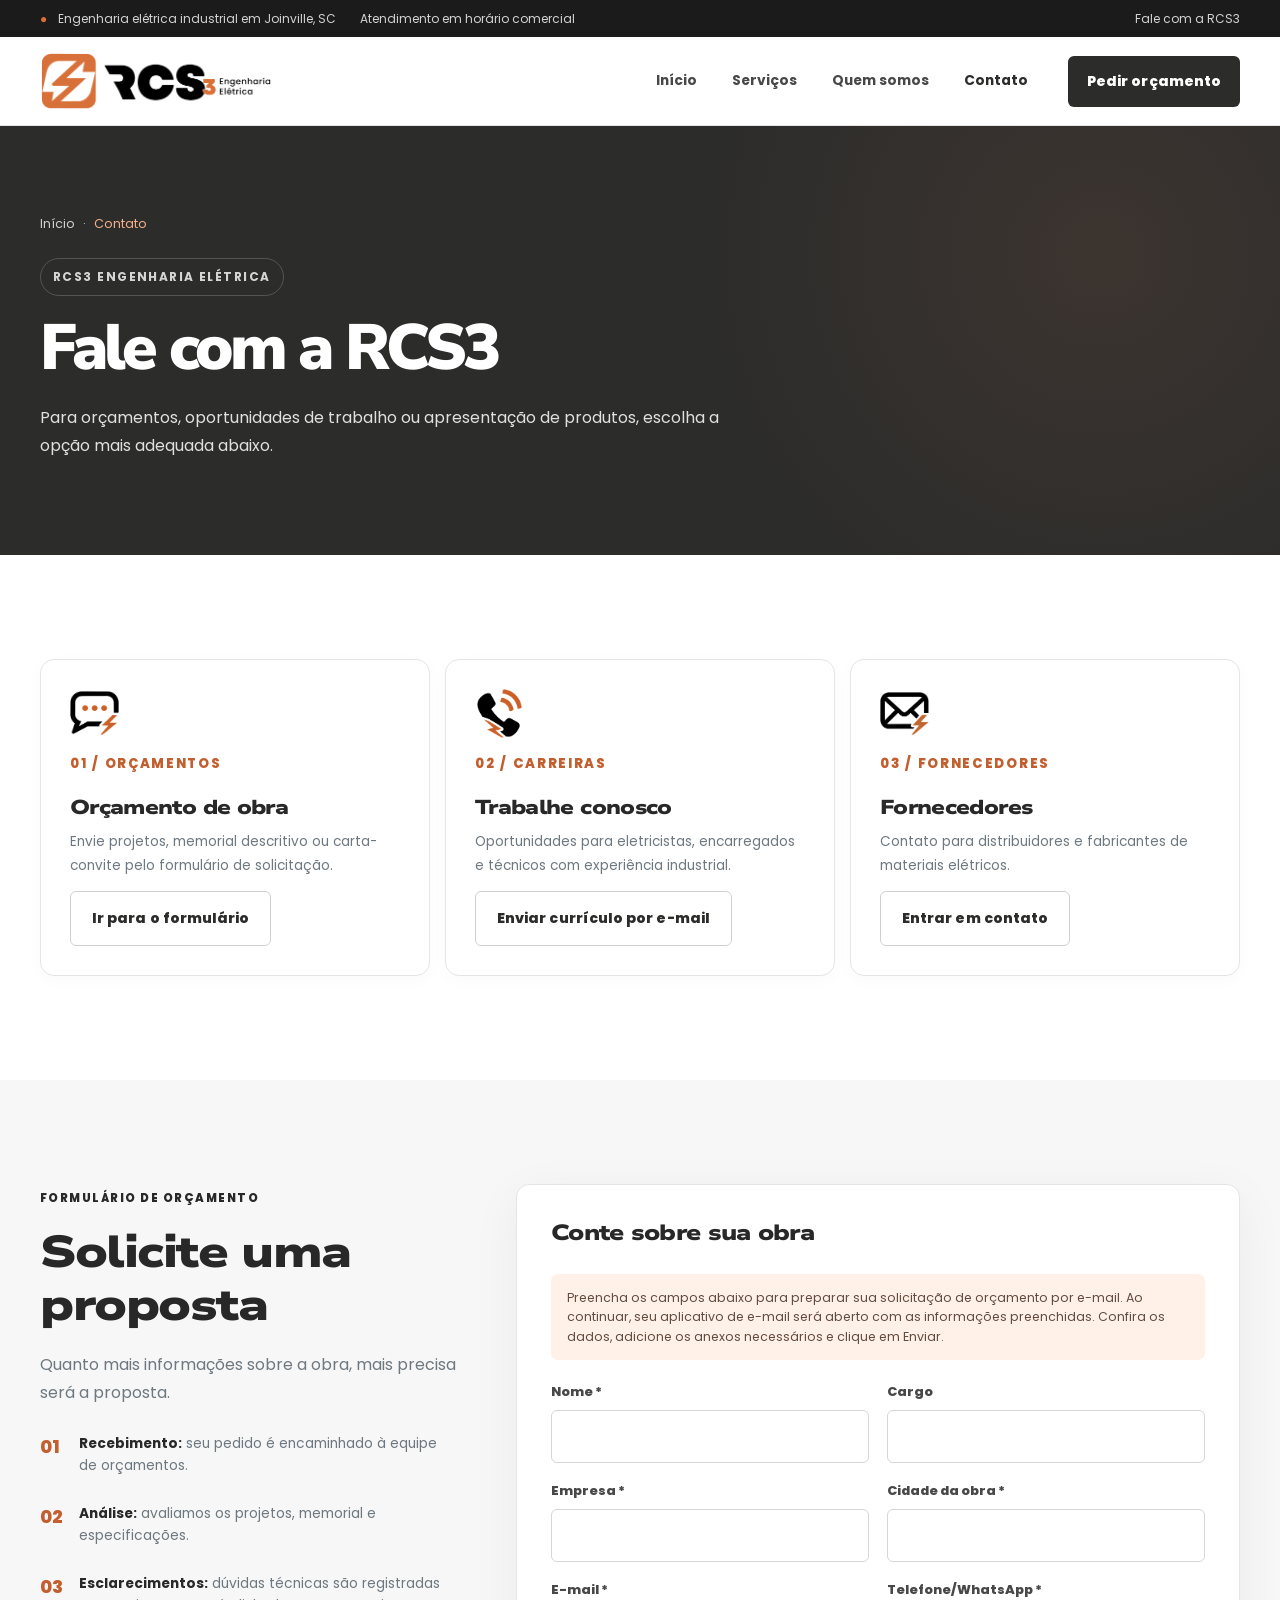
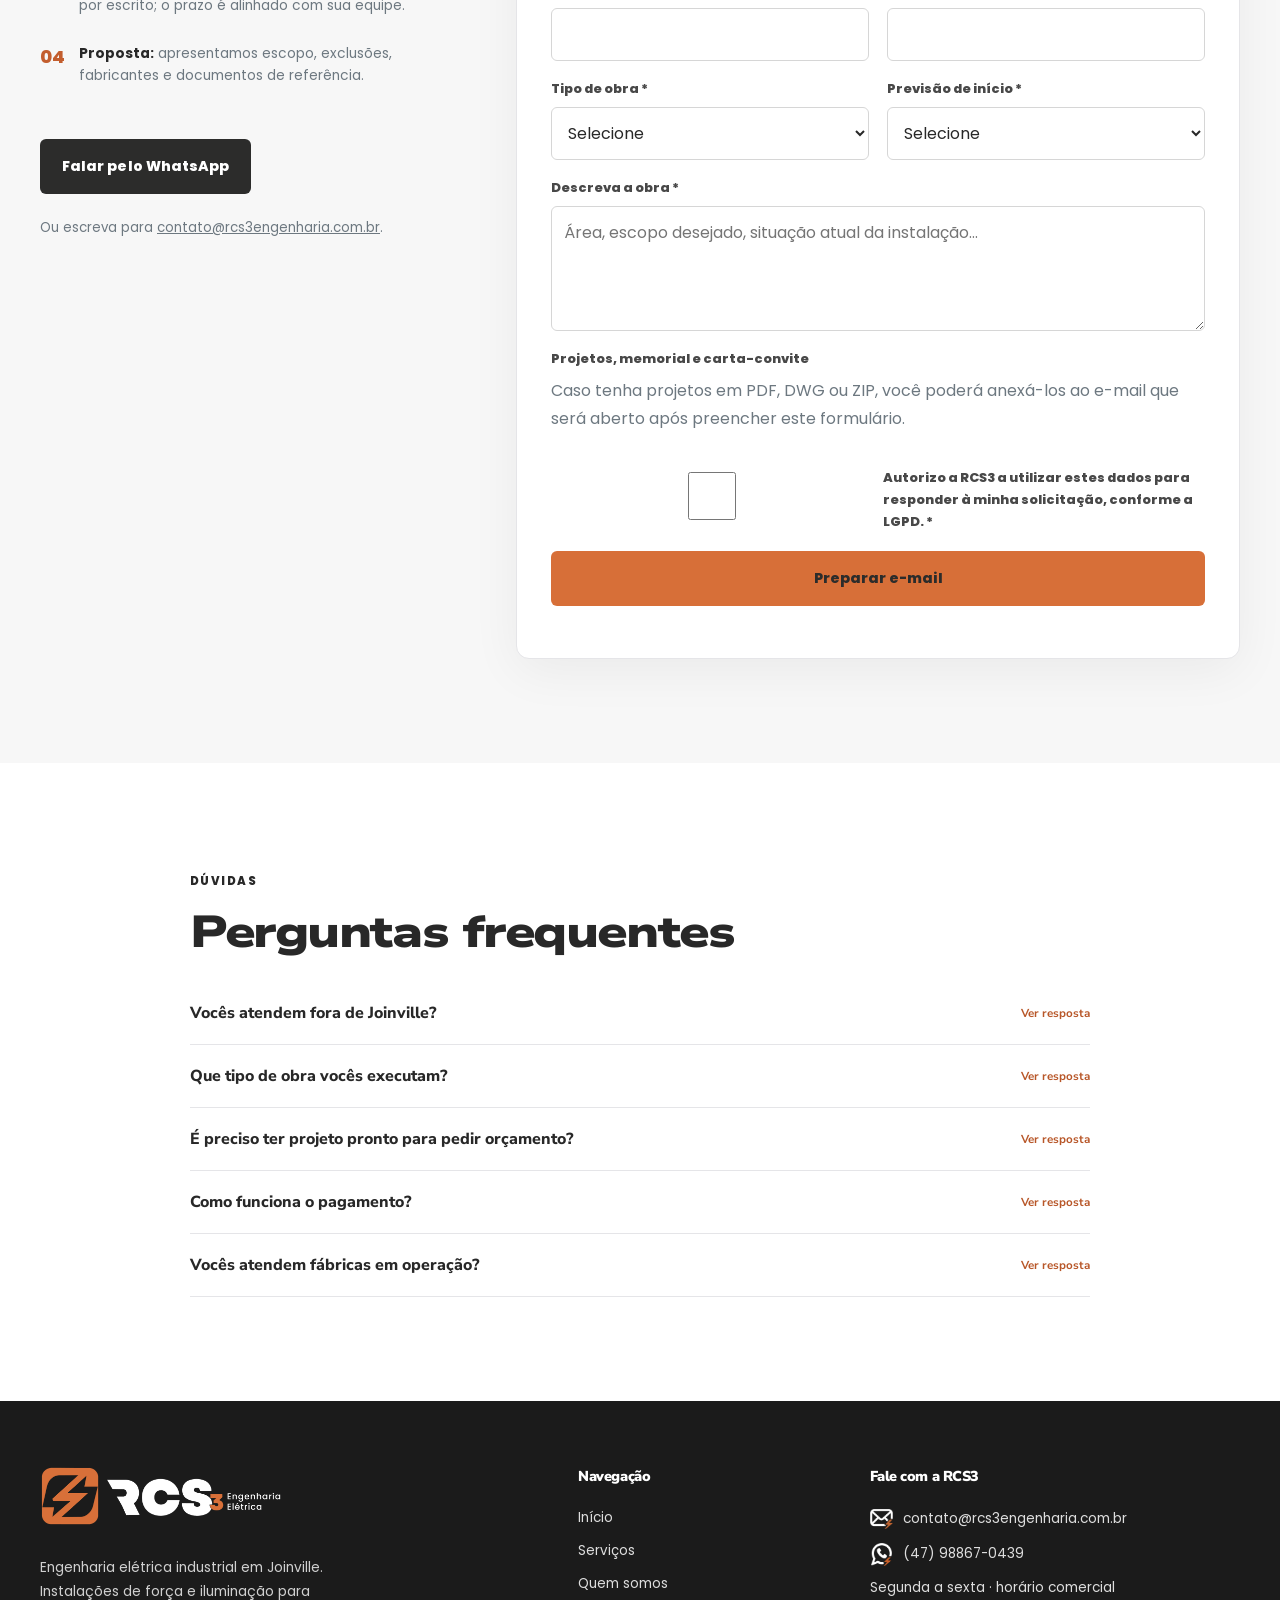
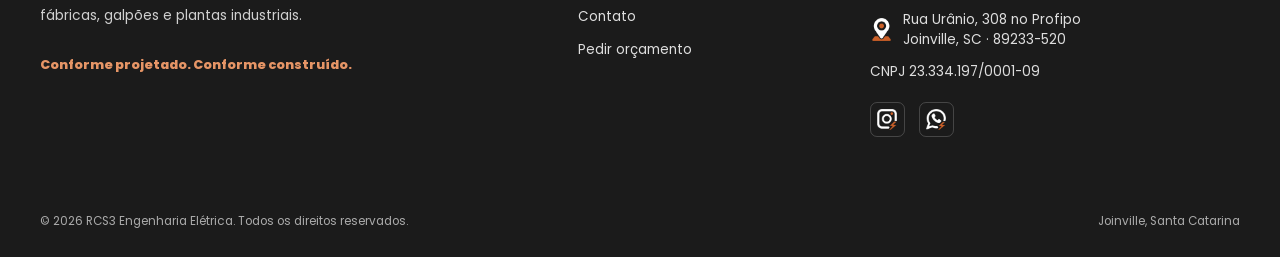
==== contato.html @ acaf4c8c "Versao inicial do site RCS3" ====
<!DOCTYPE html>
<html lang="pt-BR">
  <head>
    <meta charset="UTF-8">
    <meta name="viewport" content="width=device-width, initial-scale=1.0">
    <meta name="theme-color" content="#2c2c2b">
    <meta name="description" content="Solicite orçamento de engenharia elétrica industrial à RCS3 em Joinville. Envie detalhes da obra e fale pelo WhatsApp (47) 98867-0439.">
    <meta property="og:type" content="website">
    <meta property="og:title" content="Contato e Orçamentos | RCS3 Engenharia Elétrica">
    <meta property="og:description" content="Solicite orçamento de engenharia elétrica industrial à RCS3 em Joinville. Envie detalhes da obra e fale pelo WhatsApp (47) 98867-0439.">
    <title>Contato e Orçamentos | RCS3 Engenharia Elétrica</title>
    <link rel="icon" type="image/png" sizes="192x192" href="assets/images/favicon-rcs3.png">
    <link rel="preconnect" href="https://fonts.googleapis.com">
    <link rel="preconnect" href="https://fonts.gstatic.com" crossorigin>
    <link rel="stylesheet" href="assets/css/style.css">
    <script type="application/ld+json">
      {
        "@context": "https://schema.org",
        "@type": "ProfessionalService",
        "name": "RCS3 Engenharia Elétrica",
        "description": "Engenharia elétrica industrial para fábricas, galpões e plantas industriais.",
        "telephone": "+55 47 98867-0439",
        "email": "contato@rcs3engenharia.com.br",
        "address": {
          "@type": "PostalAddress",
          "streetAddress": "Rua Urânio, 308",
          "addressLocality": "Joinville",
          "addressRegion": "SC",
          "postalCode": "89233-520",
          "addressCountry": "BR"
        },
        "areaServed": "Norte de Santa Catarina"
      }
    </script>
  </head>
  <body>
    <a href="#conteudo" class="skip-link">Pular para o conteúdo</a>
    <div class="topbar">
      <div class="container">
        <div class="topbar-items">
          <span><span class="dot">●</span> Engenharia elétrica industrial em Joinville, SC</span>
          <span>Atendimento em horário comercial</span>
        </div>
        <a href="https://wa.me/5547988670439?text=Ol%C3%A1%2C%20RCS3!%20Gostaria%20de%20conversar%20sobre%20um%20projeto%20el%C3%A9trico%20industrial." target="_blank" rel="noopener noreferrer">Fale com a RCS3</a>
      </div>
    </div>
    <header class="main-header">
      <div class="container header-inner">
        <a class="brand" href="index.html" aria-label="RCS3 Engenharia Elétrica, página inicial">
          <img class="brand-logo" src="assets/images/logo-preto-laranja.png" alt="RCS3 Engenharia Elétrica" width="232" height="55" decoding="async">
        </a>
        <nav class="nav" id="navegacao-principal" aria-label="Navegação principal" data-primary-nav>
          <a href="index.html" >Início</a>
          <a href="servicos.html">Serviços</a>
          <a href="quem-somos.html">Quem somos</a>
          <a href="contato.html" aria-current="page">Contato</a>
        </nav>
        <a class="btn btn-navy header-cta" href="contato.html#orcamento">Pedir orçamento</a>
        <button class="menu-toggle" type="button" aria-label="Abrir ou fechar menu" aria-controls="navegacao-principal" aria-expanded="false" data-menu-toggle>Menu</button>
      </div>
    </header>
    <main id="conteudo">
      <section class="page-hero">
        <div class="container">
          <div class="breadcrumbs">
            <a href="index.html">Início</a>
            <span aria-hidden="true">·</span>
            <span>Contato</span>
          </div>
          <span class="eyebrow">RCS3 ENGENHARIA ELÉTRICA</span>
          <h1>Fale com a RCS3</h1>
          <p>Para orçamentos, oportunidades de trabalho ou apresentação de produtos, escolha a opção mais adequada abaixo.</p>
        </div>
      </section>
      <section class="section">
        <div class="container">
          <div class="contact-options">
            <article class="contact-option">
              <img class="contact-option-icon" src="assets/images/icone-chat-escuro.png" alt="" width="49" height="49" loading="lazy">
              <span class="small-label">01 / ORÇAMENTOS</span>
              <h3>Orçamento de obra</h3>
              <p>Envie projetos, memorial descritivo ou carta-convite pelo formulário de solicitação.</p>
              <a href="#orcamento" class="btn btn-outline">Ir para o formulário</a>
            </article>
            <article class="contact-option">
              <img class="contact-option-icon" src="assets/images/icone-telefone-escuro.png" alt="" width="49" height="49" loading="lazy">
              <span class="small-label">02 / CARREIRAS</span>
              <h3>Trabalhe conosco</h3>
              <p>Oportunidades para eletricistas, encarregados e técnicos com experiência industrial.</p>
              <a
                  href="mailto:contato@rcs3engenharia.com.br?subject=Curr%C3%ADculo%20-%20Trabalhe%20Conosco%20RCS3&body=Ol%C3%A1%2C%20equipe%20RCS3!%0A%0AGostaria%20de%20encaminhar%20meu%20curr%C3%ADculo%20para%20avalia%C3%A7%C3%A3o.%0A%0ANome%3A%0ACargo%20de%20interesse%3A%0ATelefone%3A%0A%0AAnexo%20meu%20curr%C3%ADculo.%0A"
                  class="btn btn-outline"
                >
                  Enviar currículo por e-mail
                </a>
            </article>
            <article class="contact-option">
              <img class="contact-option-icon" src="assets/images/icone-email-escuro.png" alt="" width="49" height="49" loading="lazy">
              <span class="small-label">03 / FORNECEDORES</span>
              <h3>Fornecedores</h3>
              <p>Contato para distribuidores e fabricantes de materiais elétricos.</p>
              <a href="mailto:contato@rcs3engenharia.com.br?subject=Apresenta%C3%A7%C3%A3o%20de%20fornecedor" class="btn btn-outline">Entrar em contato</a>
            </article>
          </div>
        </div>
      </section>
      <section class="section section-alt" id="orcamento">
        <div class="container quote-layout">
          <div>
            <span class="small-label">FORMULÁRIO DE ORÇAMENTO</span>
            <h2 style="margin:18px 0">Solicite uma proposta</h2>
            <p class="muted">Quanto mais informações sobre a obra, mais precisa será a proposta.</p>
            <ol class="steps-list">
              <li><b>Recebimento:</b> seu pedido é encaminhado à equipe de orçamentos.</li>
              <li><b>Análise:</b> avaliamos os projetos, memorial e especificações.</li>
              <li><b>Esclarecimentos:</b> dúvidas técnicas são registradas por escrito; o prazo é alinhado com sua equipe.</li>
              <li><b>Proposta:</b> apresentamos escopo, exclusões, fabricantes e documentos de referência.</li>
            </ol>
            <a href="https://wa.me/5547988670439?text=Ol%C3%A1%2C%20RCS3!%20Gostaria%20de%20conversar%20sobre%20um%20projeto%20el%C3%A9trico%20industrial." class="btn btn-navy" target="_blank" rel="noopener noreferrer">Falar pelo WhatsApp</a>
            <p class="muted" style="margin-top:22px;font-size:.83rem">Ou escreva para <a style="text-decoration:underline" href="mailto:contato@rcs3engenharia.com.br">contato@rcs3engenharia.com.br</a>.</p>
          </div>
          <div class="form-card">
            <h3>Conte sobre sua obra</h3>

            <div class="note-box" style="margin-bottom:22px">
              Preencha os campos abaixo para preparar sua
              solicitação de orçamento por e-mail.

              Ao continuar, seu aplicativo de e-mail será aberto
              com as informações preenchidas.

              Confira os dados, adicione os anexos necessários
              e clique em Enviar.
            </div>
            
            <form
                data-quote-form               
            >
                
              <div class="form-grid">
                <div class="field">
                  <label for="nome">Nome *</label>
                  <input id="nome" name="nome" autocomplete="name" required>
                </div>
                <div class="field">
                  <label for="cargo">Cargo</label>
                  <input id="cargo" name="cargo" autocomplete="organization-title">
                </div>
                <div class="field">
                  <label for="empresa">Empresa *</label>
                  <input id="empresa" name="empresa" autocomplete="organization" required>
                </div>
                <div class="field">
                  <label for="cidade">Cidade da obra *</label>
                  <input id="cidade" name="cidade" required>
                </div>
                <div class="field">
                  <label for="email">E-mail *</label>
                  <input type="email" id="email" name="email" autocomplete="email" required>
                </div>
                <div class="field">
                  <label for="telefone">Telefone/WhatsApp *</label>
                  <input id="telefone" name="telefone" type="tel" autocomplete="tel" required>
                </div>
                <div class="field">
                  <label for="tipo">Tipo de obra *</label>
                  <select id="tipo" name="tipo" required><option value="" selected disabled>Selecione</option><option>Fábrica nova</option><option>Ampliação de planta</option><option>Galpão ou centro logístico</option><option>Troca de iluminação por LED</option><option>Adequação de instalação</option><option>Outro</option></select>
                </div>
                <div class="field">
                  <label for="prazo">Previsão de início *</label>
                  <select id="prazo" name="prazo" required><option value="" selected disabled>Selecione</option><option>Nos próximos 3 meses</option><option>Entre 3 e 6 meses</option><option>Entre 6 e 12 meses</option><option>Ainda sem data definida</option></select>
                </div>
                <div class="field full">
                  <label for="descricao">Descreva a obra *</label>
                  <textarea id="descricao" name="descricao" placeholder="Área, escopo desejado, situação atual da instalação..." required></textarea>
                </div>
                
                  <div class="field full">
                    <label>Projetos, memorial e carta-convite</label>

                    <p class="muted">
                      Caso tenha projetos em PDF, DWG ou ZIP,
                      você poderá anexá-los ao e-mail que será aberto
                      após preencher este formulário.
                    </p>
                  </div>

                <div class="field full"><label class="consent"><input type="checkbox" required name="consentimento"><span>Autorizo a RCS3 a utilizar estes dados para responder à minha solicitação, conforme a LGPD. *</span></label></div>
                <div class="field full">
                  <button type="submit" class="btn btn-gold"> Preparar e-mail</button>
                </div>
                <div class="field full">
                  <div role="status" aria-live="polite" tabindex="-1" class="form-feedback" data-form-feedback></div>
                </div>
              </div>
            </form>
          </div>
        </div>
      </section>
      <section class="section">
        <div class="container">
          <div class="section-heading" style="max-width:900px;margin:0 auto 22px">
            <span class="small-label">DÚVIDAS</span>
            <h2>Perguntas frequentes</h2>
          </div>
          <div class="faq-list">
            <details>
              <summary>Vocês atendem fora de Joinville?</summary>
              <p>Sim. Atendemos todo o Norte de Santa Catarina e projetos em outras regiões, de acordo com o porte da obra.</p>
            </details>
            <details>
              <summary>Que tipo de obra vocês executam?</summary>
              <p>Instalações de força e iluminação industriais: galpões, salas industriais e administrativas, iluminação externa, quadros de distribuição, projeto executivo, testes e as-built.</p>
            </details>
            <details>
              <summary>É preciso ter projeto pronto para pedir orçamento?</summary>
              <p>Não é obrigatório. Se o projeto ainda não existe, a RCS3 pode desenvolver o projeto executivo junto com a execução.</p>
            </details>
            <details>
              <summary>Como funciona o pagamento?</summary>
              <p>Em obras completas, por medição mensal do avanço físico. Em serviços menores, por preço fechado. As condições ficam descritas na proposta.</p>
            </details>
            <details>
              <summary>Vocês atendem fábricas em operação?</summary>
              <p>Sim. Fazemos troca de iluminação por LED, ampliação de quadros, infraestrutura para novas máquinas e adequação de instalações existentes.</p>
            </details>
          </div>
        </div>
      </section>
    </main>
    <footer class="footer">
      <div class="container">
        <div class="footer-grid">
          <div>
            <a class="brand" href="index.html" aria-label="RCS3 - Início">
              <img class="brand-logo" src="assets/images/logo-branco-laranja.png" alt="RCS3 Engenharia Elétrica" width="232" height="55" decoding="async">
            </a>
            <p class="footer-desc">Engenharia elétrica industrial em Joinville. Instalações de força e iluminação para fábricas, galpões e plantas industriais.</p>
            <span class="footer-slogan">Conforme projetado. Conforme construído.</span>
          </div>
          <div>
            <h4>Navegação</h4>
            <div class="footer-links">
              <a href="index.html">Início</a>
              <a href="servicos.html">Serviços</a>
              <a href="quem-somos.html">Quem somos</a>
              <a href="contato.html">Contato</a>
              <a href="contato.html#orcamento">Pedir orçamento</a>
            </div>
          </div>
          <div>
            <h4>Fale com a RCS3</h4>
            <div class="footer-contact">
              <a class="footer-with-icon" href="mailto:contato@rcs3engenharia.com.br">
                <img src="assets/images/icone-email-claro.png" width="23" height="23" alt="" loading="lazy">
                contato@rcs3engenharia.com.br
              </a>
              <a class="footer-with-icon" href="tel:+5547988670439">
                <img src="assets/images/icone-whatsapp-claro.png" width="23" height="23" alt="" loading="lazy">
                (47) 98867-0439
              </a>
              <span>Segunda a sexta · horário comercial</span>
              <span class="footer-with-icon">
                <img src="assets/images/icone-localizacao-claro.png" width="23" height="23" alt="" loading="lazy">
                <span>Rua Urânio, 308 no Profipo<br>Joinville, SC · 89233-520</span>
              </span>
              <span>CNPJ 23.334.197/0001-09</span>
              <div class="footer-social">
                <a href="https://www.instagram.com/rcs3.engenharia/" target="_blank" rel="noopener noreferrer" aria-label="RCS3 no Instagram">
                  <img src="assets/images/icone-instagram-claro.png" width="21" height="21" alt="" loading="lazy">
                </a>
                <a href="https://wa.me/5547988670439" target="_blank" rel="noopener noreferrer" aria-label="RCS3 no WhatsApp">
                  <img src="assets/images/icone-whatsapp-claro.png" width="21" height="21" alt="" loading="lazy">
                </a>
              </div>
            </div>
          </div>
        </div>
        <div class="footer-bottom">
          <span>© <span data-current-year>2026</span> RCS3 Engenharia Elétrica. Todos os direitos reservados.</span>
          <span>Joinville, Santa Catarina</span>
        </div>
      </div>
    </footer>
    <script src="assets/js/main.js" defer></script>
  </body>
</html>
---- assets/css/style.css ----
@import url("https://fonts.googleapis.com/css2?family=Nunito+Sans:wght@500;600;700;800;900&family=Poppins:wght@400;500;600;700&display=swap");

:root {
  --navy: #2c2c2b;
  --navy-2: #171717;
  --navy-3: #484848;
  --ink: #282828;
  --muted: #6d7880;
  --gold: #d76f38;
  --gold-dark: #bc5727;
  --paper: #f7f7f7;
  --white: #fff;
  --line: #e5e5e8;
  --shadow: 0 20px 70px rgba(0,0,0,.09);
  --radius: 18px;
  --container: 1200px;
}

* {
  box-sizing: border-box;
}

html {
  scroll-behavior: smooth;
}

body {
  margin: 0;
  color: var(--ink);
  background: var(--white);
  font-family: "Poppins", Arial, sans-serif;
  -webkit-font-smoothing: antialiased;
}

body.menu-open {
  overflow: hidden;
}

a {
  text-decoration: none;
  color: inherit;
}

button,
input,
select,
textarea {
  font: inherit;
}

button {
  cursor: pointer;
}

img,
svg {
  display: block;
  max-width: 100%;
}

::selection {
  background: var(--gold);
  color: #171717;
}

:focus-visible {
  outline: 3px solid var(--gold);
  outline-offset: 3px;
}

.container {
  width: min(calc(100% - 44px),var(--container));
  margin: auto;
}

.skip-link {
  position: absolute;
  left: 15px;
  top: -80px;
  z-index: 9999;
  background: #fff;
  color: #111;
  padding: 12px 16px;
  border-radius: 6px;
}

.skip-link:focus {
  top: 12px;
}

h1,
h2,
h3,
h4,
p {
  margin-top: 0;
}

h1,
h2,
h3,
h4 {
  font-family: "Nunito Sans", "Poppins", Arial, sans-serif;
  font-weight: 900;
  font-stretch: expanded;
  letter-spacing: -.032em;
}

h2 {
  font-size: clamp(2rem,3.5vw,3.25rem);
  line-height: 1.18;
}

h3 {
  font-size: 1.15rem;
  line-height: 1.35;
}

p {
  line-height: 1.75;
}

ul {
  padding-left: 1.15rem;
}

.small-label {
  display: inline-flex;
  align-items: center;
  gap: 9px;
  font-weight: 800;
  font-family: "Creato Display", "Poppins", sans-serif;
  letter-spacing: .13em;
  text-transform: uppercase;
  font-size: .72rem;
}

.muted {
  color: var(--muted);
}

.eyebrow {
  display: inline-flex;
  align-items: center;
  gap: 10px;
  padding: 9px 12px;
  border: 1px solid #ffffff30;
  border-radius: 100px;
  color: #d5d5d5;
  font-size: .75rem;
  font-weight: 700;
  letter-spacing: .12em;
  text-transform: uppercase;
}

.btn {
  display: inline-flex;
  align-items: center;
  justify-content: center;
  gap: 22px;
  border: 1px solid transparent;
  border-radius: 6px;
  padding: 16px 21px;
  min-height: 52px;
  font-size: .88rem;
  letter-spacing: .005em;
  font-weight: 800;
  transition: transform .2s ease,background .2s ease,color .2s ease;
}

.btn:hover {
  transform: translateY(-2px);
}

.btn-gold {
  background: var(--gold);
  color: var(--navy);
}

.btn-gold:hover {
  background: #e18450;
}

.btn-navy {
  background: var(--navy);
  color: #fff;
}

.btn-navy:hover {
  background: var(--navy-3);
}

.btn-outline {
  border-color: #d0d0d0;
  color: var(--navy);
  background: transparent;
}

.btn-outline:hover {
  background: #f1f1f1;
}

.btn-link {
  background: transparent;
  padding: 0;
  border: 0;
  min-height: auto;
  color: var(--navy);
}

.section {
  padding: 104px 0;
}

.section-alt {
  background: var(--paper);
}

.section-top {
  display: flex;
  justify-content: space-between;
  align-items: end;
  gap: 30px;
  margin-bottom: 42px;
}

.section-heading {
  max-width: 750px;
}

.section-heading p {
  max-width: 680px;
  color: var(--muted);
  margin-bottom: 0;
}

.section-heading h2 {
  margin: 15px 0 18px;
}

.rule {
  height: 1px;
  background: var(--line);
}

/* top / navigation */
.topbar {
  background: #1b1b1b;
  color: #d2d2d2;
  font-size: .75rem;
}

.topbar .container {
  display: flex;
  align-items: center;
  justify-content: space-between;
  min-height: 37px;
  gap: 20px;
}

.topbar-items {
  display: flex;
  gap: 24px;
  align-items: center;
}

.topbar .dot {
  color: var(--gold);
  padding-right: 8px;
}

.topbar a:hover {
  color: var(--gold);
}

.main-header {
  position: sticky;
  top: 0;
  z-index: 1000;
  background: #fff;
  box-shadow: 0 1px 0 #e5e5e8;
}

.header-inner {
  display: flex;
  align-items: center;
  min-height: 88px;
  gap: 40px;
}

.brand {
  display: flex;
  align-items: center;
  gap: 11px;
  flex-shrink: 0;
}





.nav {
  display: flex;
  align-items: center;
  gap: 35px;
  margin-left: auto;
}

.nav a {
  font-size: .86rem;
  font-weight: 700;
  color: #484848;
  position: relative;
  white-space: nowrap;
}

.nav a:hover,
.nav a[aria-current=page] {
  color: var(--navy);
}

.header-cta {
  padding: 14px 18px;
  min-height: 48px;
  white-space: nowrap;
}

.menu-toggle {
  display: none;
  background: transparent;
  border: 0;
  padding: 10px;
  flex-direction: column;
  gap: 5px;
  color: var(--navy);
  font-size: .84rem;
  font-weight: 800;
  letter-spacing: .03em;
}

/* home hero */
.hero {
  position: relative;
  isolation: isolate;
  overflow: hidden;
  background: var(--navy-2);
  color: white;
}

.hero:before {
  content: "";
  position: absolute;
  z-index: -1;
  inset: 0;
  background: radial-gradient(circle at 12% 84%,rgba(215,111,56,.10),transparent 36%);
}

.hero-inner {
  display: grid;
  grid-template-columns: 1fr .97fr;
  gap: 55px;
  align-items: center;
  min-height: 645px;
  padding: 80px 0 110px;
}

.hero-copy {
  position: relative;
  z-index: 4;
}

.hero-copy h1 {
  font-size: clamp(3.15rem,5.2vw,5.6rem);
  font-weight: 800;
  line-height: 1.1;
  letter-spacing: -.067em;
  max-width: 700px;
  margin: 25px 0;
}

.hero-copy h1 em {
  font-style: normal;
  color: var(--gold);
}

.hero-copy>p {
  max-width: 520px;
  color: #dedede;
  font-size: 1.02rem;
  line-height: 1.8;
  margin-bottom: 30px;
}

.hero-actions {
  display: flex;
  flex-wrap: wrap;
  align-items: center;
  gap: 18px;
}

.hero-secondary {
  font-size: .82rem;
  color: #e7e7e7;
  font-weight: 700;
  display: flex;
  align-items: center;
  gap: 9px;
}

.hero-secondary:hover {
  color: var(--gold);
}

.hero-proof {
  display: flex;
  align-items: center;
  gap: 18px;
  margin-top: 52px;
  padding-top: 24px;
  max-width: 520px;
}

.hero-proof-strong {
  font: 900 1.8rem/1 "Nunito Sans", sans-serif;
  color: var(--gold);
}

.hero-proof-text {
  font-size: .82rem;
  line-height: 1.6;
  color: #d8d8d8;
}

.hero-image-wrap {
  height: 530px;
  position: relative;
  min-width: 0;
}

.hero-image {
  position: absolute;
  inset: 0 18px 0 15px;
  overflow: hidden;
  border-radius: 8px 8px 8px 80px;

  background:
    url("../images/painel-home-exemplo.jpg") center/cover no-repeat;
}

.hero-image:before {
  content: "";
  position: absolute;
  inset: 0;
  background: linear-gradient(135deg,rgba(23,23,23,.08),rgba(23,23,23,.17));
  opacity: 1;
}

.hero-image:after {
  content: "";
  position: absolute;
  inset: 0;
  background: linear-gradient(to bottom,transparent 42%,rgba(12,12,12,.78));
}

.image-caption {
  position: absolute;
  bottom: 28px;
  left: 40px;
  z-index: 2;
  font-size: .68rem;
  text-transform: uppercase;
  letter-spacing: .13em;
  font-weight: 700;
  color: #ededed;
}

.image-caption span {
  display: block;
  color: var(--gold);
  margin-bottom: 5px;
}

.tech-float {
  position: absolute;
  z-index: 5;
  border: 1px solid #dadada3d;
  background: rgba(31,31,31,.90);
  backdrop-filter: blur(14px);
  padding: 13px 17px;
  display: flex;
  gap: 14px;
  align-items: center;
  box-shadow: 0 10px 36px rgba(0,0,0,.18);
  border-radius: 7px;
}

.tech-float strong {
  color: var(--gold);
  font: 900 1.5rem/1.1 "Nunito Sans", sans-serif;
  white-space: nowrap;
}

.tech-float span {
  font-size: .73rem;
  line-height: 1.4;
  color: #e3e3e3;
  max-width: 110px;
}

.tech-float.one {
  top: 65px;
  right: -8px;
}

.tech-float.two {
  bottom: 108px;
  left: -25px;
}

.tech-float.three {
  right: -15px;
  bottom: 80px;
}

.hero-note {
  position: absolute;
  right: 23px;
  bottom: 13px;
  color: #bdbdbd;
  font-size: .6rem;
  opacity: .7;
}

.trust-band {
  position: relative;
  z-index: 5;
  margin-top: -48px;
}

.trust-grid {
  display: grid;
  grid-template-columns: repeat(2,1fr);
  gap: 0;
  background: transparent;
  box-shadow: var(--shadow);
  border: 1px solid #e5e5e8;
  border-radius: 12px;
  overflow: hidden;
}

.trust-item {
  background: #fff;
  display: flex;
  align-items: center;
  gap: 0;
  padding: 28px 38px;
}

.trust-item strong {
  display: block;
  font: 900 .91rem/1.45 "Nunito Sans",sans-serif;
}

.trust-item span:last-child {
  font-size: .78rem;
  color: var(--muted);
}

/* section components */
.intro-grid {
  display: grid;
  grid-template-columns: 1fr .93fr;
  gap: 90px;
  align-items: center;
}

.intro-stat {
  padding: 17px 0 17px 28px;
  background: linear-gradient(90deg,#fff7f1,#fff);
  margin-top: 28px;
}

.intro-stat strong {
  display: block;
  font: 900 1.55rem "Nunito Sans",sans-serif;
}

.intro-stat span {
  color: var(--muted);
  font-size: .86rem;
}

.pill-stack {
  display: grid;
  grid-template-columns: 1fr 1fr;
  gap: 15px;
}

.pill-tile {
  border: 1px solid var(--line);
  border-radius: 12px;
  padding: 28px;
  min-height: 165px;
  background: #fff;
}

.pill-tile .index {
  display: block;
  color: #d76f38;
  font: 900 .82rem "Nunito Sans",sans-serif;
  margin-bottom: 28px;
}

.pill-tile strong {
  display: block;
  max-width: 180px;
  font: 900 1.04rem/1.4 "Nunito Sans",sans-serif;
}

.card-grid {
  display: grid;
  grid-template-columns: repeat(3,1fr);
  gap: 18px;
}

.simple-card {
  padding: 30px;
  border: 1px solid var(--line);
  border-radius: var(--radius);
  background: #fff;
  transition: box-shadow .2s,transform .2s;
}

.simple-card:hover {
  box-shadow: var(--shadow);
  transform: translateY(-3px);
}

.card-num {
  font: 900 .77rem "Nunito Sans",sans-serif;
  color: #c35e2e;
  letter-spacing: .09em;
  margin-bottom: 35px;
}

.simple-card h3 {
  margin: 0 0 11px;
}

.simple-card p {
  font-size: .87rem;
  color: var(--muted);
  line-height: 1.7;
  margin: 0;
}

.service-grid {
  display: grid;
  grid-template-columns: repeat(2,1fr);
  gap: 18px;
}

.service-card {
  padding: 33px 35px;
  border: 1px solid var(--line);
  border-radius: var(--radius);
  background: #fff;
  position: relative;
  overflow: hidden;
}

.service-card .card-num {
  margin-bottom: 24px;
}

.service-card h3 {
  font-size: 1.33rem;
}

.service-card p {
  color: var(--muted);
  font-size: .91rem;
  margin-bottom: 20px;
}

.service-card ul {
  list-style: none;
  padding: 0;
  margin: 0 0 20px;
  display: grid;
  gap: 10px;
  font-size: .85rem;
}

.service-card li {
  padding-left: 21px;
  position: relative;
  color: #484848;
}

.service-card li:before {
  content: "✓";
  position: absolute;
  left: 0;
  color: #d76f38;
  font-weight: 900;
}

.service-card .indication {
  border-top: 1px solid var(--line);
  padding-top: 16px;
  font-size: .8rem;
  color: var(--muted);
  margin: 0;
}

.service-card .indication b {
  color: var(--ink);
}

.process-grid {
  display: grid;
  grid-template-columns: repeat(4,1fr);
  gap: 18px;
  counter-reset: process;
}

.process-card {
  padding: 29px 25px;
  border-radius: 12px;
  background: #fff;
  min-height: 265px;
}

.process-index {
  display: flex;
  align-items: center;
  justify-content: space-between;
  margin-bottom: 30px;
  font: 900 1.7rem "Nunito Sans",sans-serif;
  color: #d76f38;
}

.process-card p {
  font-size: .86rem;
  color: var(--muted);
  margin-bottom: 0;
}

.proposal-grid {
  display: grid;
  grid-template-columns: .87fr 1.13fr;
  gap: 75px;
  align-items: center;
}

.proposal-box {
  background: #252525;
  padding: 22px;
  border-radius: 13px;
  box-shadow: var(--shadow);
  color: #fff;
}

.proposal-head {
  padding: 20px 20px 24px;
  border-bottom: 1px solid #ffffff22;
}

.proposal-head small {
  color: #e28a56;
  letter-spacing: .13em;
  font-weight: 800;
}

.proposal-head h3 {
  font-size: 1.55rem;
  margin: 12px 0 0;
}

.proposal-body {
  display: grid;
  grid-template-columns: 1fr 1fr;
  gap: 12px;
  padding: 20px;
}

.proposal-panel {
  padding: 22px;
  background: #ffffff0d;
  border-radius: 6px;
  border: 1px solid #ffffff1b;
}

.proposal-panel strong {
  display: block;
  font-size: .84rem;
  margin-bottom: 15px;
}

.proposal-panel ul {
  list-style: none;
  margin: 0;
  padding: 0;
}

.proposal-panel li {
  font-size: .79rem;
  line-height: 1.55;
  color: #eeeeee;
  margin-bottom: 12px;
  padding-left: 18px;
  position: relative;
}

.proposal-panel li:before {
  position: absolute;
  left: 0;
  content: "•";
  font-weight: 900;
  color: #d76f38;
}

.proposal-panel.exclude li:before {
  content: "•";
  color: #c6c6c6;
}

.proposal-foot {
  font-size: .72rem;
  padding: 0 20px 16px;
  color: #b7b7b7;
}

.safety-grid {
  display: grid;
  grid-template-columns: repeat(4,1fr);
  gap: 15px;
}

.safety-card {
  padding: 26px 22px;
  border: 1px solid var(--line);
  border-radius: 10px;
  background: white;
}

.safety-card .mini-icon {
  font: 900 1.2rem "Nunito Sans",sans-serif;
  color: #d76f38;
  display: block;
  margin-bottom: 21px;
}

.safety-card h3 {
  font-size: .98rem;
}

.safety-card p {
  font-size: .81rem;
  color: var(--muted);
  margin: 0;
}

.metrics-grid {
  display: grid;
  grid-template-columns: repeat(4,1fr);
  gap: 1px;
  background: #585858;
  border-radius: 10px;
  overflow: hidden;
}

.metric {
  padding: 34px 25px;
  background: #2c2c2b;
  color: #fff;
}

.metric strong {
  font: 900 clamp(2.25rem,3vw,3.4rem) "Nunito Sans",sans-serif;
  color: var(--gold);
  display: block;
}

.metric > span {
  display: block;
  font-size: .83rem;
  color: #dddddd;
  margin-top: 7px;
}


.metric-footnote {
  font-size: .78rem;
  color: var(--muted);
  margin: 14px 0 0;
}

.brands {
  padding: 25px 0;
}

.brand-list {
  display: flex;
  flex-wrap: wrap;
  gap: 24px 36px;
  align-items: center;
  justify-content: center;
}

.brand-list span {
  font: 900 clamp(.9rem,1.5vw,1.25rem) "Nunito Sans",sans-serif;
  color: #6d7880;
  letter-spacing: -.03em;
}

.cta-section {
  background: var(--navy);
  color: #fff;
  padding: 77px 0;
  position: relative;
  overflow: hidden;
}

.cta-layout {
  display: flex;
  justify-content: space-between;
  align-items: center;
  gap: 35px;
  position: relative;
  z-index: 2;
}

.cta-layout h2 {
  margin: 13px 0;
  font-size: clamp(1.9rem,3vw,2.9rem);
}

.cta-layout p {
  color: #e2e2e2;
  margin: 0;
  max-width: 650px;
}

.cta-layout .btn {
  flex-shrink: 0;
}

/* subpage */
.page-hero {
  background: var(--navy);
  color: #fff;
  position: relative;
  overflow: hidden;
  padding: 90px 0 95px;
}

.page-hero:before {
  position: absolute;
  inset: 0;
  content: "";
  background: radial-gradient(circle at 86% 30%,#ad6e4f20,transparent 35%);
}

.page-hero .container {
  position: relative;
  z-index: 2;
}

.page-hero h1 {
  font: 900 clamp(2.55rem,5vw,4.8rem)/1.12 "Nunito Sans",sans-serif;
  letter-spacing: -.06em;
  max-width: 890px;
  margin: 17px 0 19px;
}

.page-hero p {
  max-width: 700px;
  color: #e0e0e0;
  font-size: 1rem;
  margin: 0;
}

.breadcrumbs {
  display: flex;
  gap: 8px;
  color: #d0d0d0;
  font-size: .79rem;
  margin-bottom: 25px;
}

.breadcrumbs a:hover {
  color: var(--gold);
}

.breadcrumbs span:last-child {
  color: #f3b08a;
}

.work-grid {
  display: grid;
  grid-template-columns: repeat(4,1fr);
  gap: 16px;
}

.work-card {
  padding: 27px 24px;
  background: #fff;
  border: 1px solid var(--line);
  border-radius: 10px;
}

.work-card h3 {
  margin: 0 0 12px;
}

.work-card p {
  font-size: .84rem;
  color: var(--muted);
  margin: 0;
}

.docs-grid {
  display: grid;
  grid-template-columns: repeat(4,1fr);
  gap: 11px;
}

.doc-item {
  background: #fff;
  padding: 16px 18px;
  border: 1px solid var(--line);
  border-radius: 8px;
  font-weight: 700;
  font-size: .85rem;
}

.values-grid {
  display: grid;
  grid-template-columns: repeat(3,1fr);
  gap: 16px;
}

.value-card {
  background: #fff;
  padding: 30px;
  border: 1px solid var(--line);
  border-radius: 10px;
}

.value-card h3 {
  color: #b85729;
}

.value-card p {
  color: var(--muted);
  font-size: .88rem;
  margin: 0;
}

.commit-list {
  display: grid;
  grid-template-columns: repeat(2,1fr);
  gap: 13px 30px;
  margin: 0;
  padding: 0;
  list-style: none;
}

.commit-list li {
  padding: 19px 15px 19px 45px;
  border-bottom: 1px solid var(--line);
  position: relative;
  font-size: .9rem;
  line-height: 1.7;
}

.commit-list li:before {
  content: "✓";
  position: absolute;
  top: 18px;
  left: 10px;
  font-weight: 900;
  color: #d76f38;
}

.region-box {
  background: #333333;
  color: #fff;
  padding: 35px;
  border-radius: 12px;
}

.region-tags {
  display: flex;
  flex-wrap: wrap;
  gap: 10px;
  margin-top: 22px;
}

.region-tags span {
  font-size: .8rem;
  border: 1px solid #ffffff32;
  border-radius: 100px;
  padding: 8px 13px;
}

.region-box p {
  color: #dddddd;
}

/* contact */
.contact-options {
  display: grid;
  grid-template-columns: repeat(3,1fr);
  gap: 15px;
}

.contact-option {
  border: 1px solid var(--line);
  padding: 29px;
  border-radius: 12px;
  display: flex;
  flex-direction: column;
  align-items: flex-start;
  background: #fff;
}

.contact-option .small-label {
  color: #c35e2e;
  margin-bottom: 20px;
}

.contact-option h3 {
  font-size: 1.26rem;
  margin-bottom: 9px;
}

.contact-option p {
  color: var(--muted);
  font-size: .85rem;
  flex: 1;
}

.quote-layout {
  display: grid;
  grid-template-columns: .73fr 1.27fr;
  gap: 60px;
  align-items: start;
}

.steps-list {
  padding: 0;
  margin: 26px 0;
  list-style: none;
  counter-reset: item;
}

.steps-list li {
  padding: 0 0 26px 39px;
  position: relative;
  color: #6d7880;
  font-size: .86rem;
  line-height: 1.6;
  counter-increment: item;
}

.steps-list li:before {
  content: counter(item,decimal-leading-zero);
  position: absolute;
  left: 0;
  top: 0;
  color: #c35e2e;
  font-weight: 800;
}

.steps-list b {
  color: var(--ink);
}

.form-card {
  border-radius: 13px;
  background: #fff;
  border: 1px solid var(--line);
  padding: 34px;
  box-shadow: 0 12px 50px rgba(0,0,0,.055);
}

.form-card h3 {
  margin-bottom: 25px;
  font-size: 1.38rem;
}

.form-grid {
  display: grid;
  grid-template-columns: repeat(2,1fr);
  gap: 18px;
}

.field {
  display: flex;
  flex-direction: column;
  gap: 8px;
}

.field.full {
  grid-column: 1/-1;
}

.field label {
  font-size: .81rem;
  font-weight: 800;
  color: #484848;
}

.field input,
.field select,
.field textarea {
  width: 100%;
  border: 1px solid #d6d6d6;
  background: #fff;
  padding: 13px 12px;
  min-height: 48px;
  border-radius: 6px;
  color: var(--ink);
  outline: 0;
}

.field input:focus,
.field select:focus,
.field textarea:focus {
  border-color: #d76f38;
  box-shadow: 0 0 0 3px #d76f3825;
}

.field textarea {
  resize: vertical;
  min-height: 125px;
}

.field small {
  font-size: .74rem;
  color: var(--muted);
}

.consent {
  display: flex;
  gap: 11px;
  align-items: flex-start;
  font-size: .79rem;
  line-height: 1.7;
  color: #595959;
}

.consent input {
  margin-top: 5px;
  accent-color: #d76f38;
}

.form-feedback {
  background: #fff2e9;
  border-left: 3px solid var(--gold);
  font-size: .82rem;
  color: #6d402b;
  padding: 13px;
  line-height: 1.5;
}

.form-feedback:empty {
  display: none;
}

.form-feedback.is-error {
  background: #fff0ed;
  color: #90392c;
  border-color: #cf6049;
}

.note-box {
  background: #fff1e7;
  color: #644b40;
  border-radius: 7px;
  padding: 14px 16px;
  font-size: .78rem;
  line-height: 1.55;
}

.faq-list {
  max-width: 900px;
  margin: auto;
}

.faq-list details {
  border-bottom: 1px solid var(--line);
  padding: 20px 0;
}

.faq-list summary {
  display: flex;
  align-items: center;
  justify-content: space-between;
  gap: 20px;
  cursor: pointer;
  font-family: "Nunito Sans", sans-serif;
  font-weight: 800;
  list-style: none;
}

.faq-list summary::-webkit-details-marker {
  display: none;
}

.faq-list summary:after {
  content: "Ver resposta";
  font-size: .72rem;
  font-weight: 700;
  white-space: nowrap;
  color: #b85729;
}

.faq-list details[open] summary:after {
  content: "Ocultar resposta";
}

.faq-list details p {
  color: var(--muted);
  font-size: .9rem;
  margin: 12px 45px 0 0;
}

/* footer */
.footer {
  background: #1b1b1b;
  color: #dedede;
  padding: 65px 0 27px;
}

.footer-grid {
  display: grid;
  grid-template-columns: 1.55fr .75fr 1.2fr;
  gap: 60px;
}



.footer-desc {
  color: #d0d0d0;
  font-size: .86rem;
  max-width: 330px;
  margin: 23px 0;
}

.footer-slogan {
  color: #e69566;
  font-size: .8rem;
  font-weight: 800;
}

.footer h4 {
  font: 900 .9rem "Nunito Sans",sans-serif;
  color: #fff;
  margin-bottom: 22px;
}

.footer-links {
  display: grid;
  gap: 13px;
  font-size: .84rem;
}

.footer a:hover {
  color: var(--gold);
}

.footer-contact {
  display: grid;
  gap: 12px;
  font-size: .85rem;
  color: #dedede;
}

.footer-bottom {
  display: flex;
  justify-content: space-between;
  flex-wrap: wrap;
  gap: 18px;
  padding-top: 26px;
  margin-top: 50px;
  color: #aaaaaa;
  font-size: .74rem;
}

.footer-bottom strong {
  color: #e5e5e5;
}

[data-reveal] {
  opacity: 0;
  transform: translateY(22px);
  transition: opacity .65s ease,transform .65s ease;
}

[data-reveal].is-visible {
  opacity: 1;
  transform: none;
}

@media (max-width:1120px) {
  .header-inner {
    gap: 25px;
  }

  .nav {
    gap: 22px;
  }

  .hero-inner {
    gap: 23px;
  }

  .hero-image-wrap {
    height: 480px;
  }

  .tech-float.one {
    right: 0;
  }

  .tech-float.three {
    right: 0;
  }

  .proposal-grid {
    gap: 40px;
  }

  .footer-grid {
    gap: 35px;
  }
}

@media (max-width:1023px) {
  .topbar {
    display: none;
  }

  .header-inner {
    min-height: 74px;
  }

  .header-cta {
    margin-left: auto;
  }

  .menu-toggle {
    display: flex;
    order: 4;
  }

  .nav {
    position: absolute;
    top: 74px;
    left: 0;
    right: 0;
    display: none;
    flex-direction: column;
    align-items: stretch;
    gap: 0;
    margin: 0;
    padding: 15px 22px 24px;
    background: #fff;
    box-shadow: 0 28px 45px #1b1b1b25;
    z-index: 20;
  }

  .nav.is-open {
    display: flex;
  }

  .nav a {
    padding: 15px 5px;
    font-size: .95rem;
  }


  .hero-inner {
    grid-template-columns: 1fr 1fr;
    min-height: auto;
    padding: 80px 0 105px;
  }

  .hero-copy h1 {
    font-size: clamp(2.8rem,5.2vw,4rem);
  }

  .hero-image-wrap {
    height: 440px;
  }

  .tech-float.three {
    display: none;
  }

  .tech-float.two {
    left: -13px;
  }

  .tech-float.one {
    right: -4px;
  }

  .card-grid,
  .contact-options {
    grid-template-columns: repeat(2,1fr);
  }

  .process-grid,
  .safety-grid,
  .work-grid {
    grid-template-columns: repeat(2,1fr);
  }

  .intro-grid {
    gap: 35px;
  }

  .proposal-grid {
    grid-template-columns: 1fr;
    gap: 35px;
  }

  .quote-layout {
    grid-template-columns: 1fr;
    gap: 30px;
  }

  .docs-grid {
    grid-template-columns: repeat(2,1fr);
  }
}

@media (max-width:760px) {
  .container {
    width: min(calc(100% - 36px),var(--container));
  }

  .section {
    padding: 75px 0;
  }

  .section-top {
    align-items: start;
    flex-direction: column;
  }

  .header-cta {
    display: none;
  }




  .hero-inner {
    display: flex;
    flex-direction: column;
    gap: 44px;
    padding: 68px 0 96px;
    align-items: stretch;
  }

  .hero-copy h1 {
    font-size: clamp(2.85rem,10vw,4.7rem);
  }

  .hero-copy>p {
    font-size: .95rem;
  }

  .hero-proof {
    margin-top: 35px;
  }

  .hero-image-wrap {
    height: 370px;
    margin: 0 9px;
  }

  .hero-image {
    inset: 0 8px 0 8px;
  }

  .tech-float.one {
    top: 30px;
    right: -7px;
  }

  .tech-float.two {
    bottom: 30px;
    left: -8px;
  }

  .tech-float strong {
    font-size: 1.15rem;
  }

  .tech-float {
    padding: 11px;
  }

  .tech-float span {
    font-size: .66rem;
  }

  .image-caption {
    left: 29px;
    bottom: 22px;
  }

  .hero-note {
    left: 22px;
    right: auto;
  }

  .trust-band {
    margin-top: -33px;
  }

  .trust-grid {
    grid-template-columns: 1fr;
  }

  .trust-item {
    padding: 21px 24px;
  }

  .intro-grid {
    grid-template-columns: 1fr;
  }

  .pill-stack {
    gap: 10px;
  }

  .pill-tile {
    min-height: 135px;
    padding: 19px;
  }

  .card-grid,
  .service-grid,
  .contact-options,
  .values-grid {
    grid-template-columns: 1fr;
  }

  .section-heading h2 {
    font-size: clamp(2rem,7vw,2.9rem);
  }

  .process-grid,
  .safety-grid,
  .work-grid {
    grid-template-columns: 1fr 1fr;
    gap: 11px;
  }

  .process-card {
    min-height: auto;
  }

  .metrics-grid {
    grid-template-columns: repeat(2,1fr);
  }

  .proposal-body {
    grid-template-columns: 1fr;
  }

  .cta-layout {
    align-items: flex-start;
    flex-direction: column;
  }

  .page-hero {
    padding: 67px 0 76px;
  }

  .page-hero h1 {
    font-size: clamp(2.55rem,8vw,4rem);
  }

  .footer-grid {
    grid-template-columns: 1fr 1fr;
    gap: 35px;
  }

  .footer-grid>div:first-child {
    grid-column: 1/-1;
  }

  .form-card {
    padding: 24px;
  }

  .form-grid {
    gap: 14px;
  }

  .region-box {
    padding: 25px;
  }
}

@media (max-width:480px) {
  .hero-actions {
    align-items: stretch;
    flex-direction: column;
  }

  .hero-actions .btn {
    width: 100%;
  }

  .hero-secondary {
    justify-content: center;
  }

  .hero-image-wrap {
    height: 310px;
  }

  .image-caption {
    font-size: .56rem;
  }

  .tech-float.three {
    display: none;
  }

  .tech-float.one {
    top: 16px;
  }

  .tech-float.two {
    bottom: 25px;
  }

  .trust-icon {
    width: 40px;
    height: 40px;
  }

  .trust-item {
    gap: 12px;
  }

  .pill-stack {
    grid-template-columns: 1fr 1fr;
  }

  .pill-tile strong {
    font-size: .89rem;
  }

  .process-grid,
  .safety-grid,
  .work-grid,
  .docs-grid {
    grid-template-columns: 1fr;
  }

  .metrics-grid {
    grid-template-columns: 1fr 1fr;
  }

  .metric {
    padding: 25px 15px;
  }

  .metric strong {
    font-size: 2.4rem;
  }

  .footer-grid {
    grid-template-columns: 1fr;
  }

  .footer-grid>div:first-child {
    grid-column: auto;
  }

  .form-grid {
    grid-template-columns: 1fr;
  }

  .field.full {
    grid-column: auto;
  }

  .form-card {
    padding: 18px;
  }

  .proposal-box {
    padding: 12px;
  }

  .proposal-head {
    padding: 18px;
  }

  .proposal-body {
    padding: 12px;
  }

  .section {
    padding: 65px 0;
  }
}

@media (prefers-reduced-motion:reduce) {
  *,
  *:before,
  *:after {
    scroll-behavior: auto !important;
    transition: none !important;
    animation: none !important;
  }

  [data-reveal] {
    opacity: 1;
    transform: none;
  }
}


/* RCS3 | aplicação da identidade oficial | 2026 */
.brand {
  display: inline-flex;
  align-items: center;
  gap: 0;
  min-width: 0;
}
.brand-logo {
  display: block;
  width: 232px;
  height: auto;
  max-width: 100%;
  object-fit: contain;
}
.footer .brand-logo {
  width: 242px;
}
.main-header {
  background: #ffffff;
}
.hero::before {
  background: radial-gradient(circle at 18% 88%, rgba(215,111,56,.12), transparent 38%);
}

.btn-gold:hover {
  background: #e58a58;
}
.intro-stat {
  background: linear-gradient(90deg,#fff1e8,#ffffff);
}
.cta-section::before {
  content: "";
  position: absolute;
  right: 0;
  bottom: -12%;
  width: min(34vw, 450px);
  height: 100%;
  background: url("../images/favicon-rcs3.png") center / contain no-repeat;
  opacity: .045;
  pointer-events: none;
}
.contact-option-icon {
  width: 49px;
  height: 49px;
  object-fit: contain;
  margin-bottom: 16px;
}
.footer-contact a.footer-with-icon,
.footer-contact span.footer-with-icon {
  display: flex;
  align-items: center;
  gap: 10px;
}
.footer-with-icon img {
  width: 23px;
  height: 23px;
  object-fit: contain;
  flex: 0 0 23px;
}
.footer-social {
  display: flex;
  align-items: center;
  gap: 14px;
  margin-top: 8px;
}
.footer-social a {
  display: inline-flex;
  align-items: center;
  justify-content: center;
  width: 35px;
  height: 35px;
  border: 1px solid #ffffff30;
  border-radius: 7px;
}
.footer-social img {
  width: 21px;
  height: 21px;
  object-fit: contain;
}
@media (max-width: 1120px) {
  .brand-logo { width: 205px; }
  .header-inner { gap: 25px; }
}
@media (max-width: 760px) {
  .brand-logo { width: 190px; }
  .footer .brand-logo { width: 220px; }
}
@media (max-width: 380px) {
  .brand-logo { width: 172px; }
}

/* =========================================
   RCS3 — PADRÃO VISUAL (TODAS AS PÁGINAS)
   ========================================= */

/* Autoridade: 20 anos + dois diferenciais */

.trust-grid-authority {
  grid-template-columns: 1.2fr 1fr 1fr;
  gap: 8px;
  padding: 8px;
  background: #fff;
  border-radius: 18px;
}

.trust-grid-authority .trust-item {
  min-height: 140px;
  padding: 25px;
  border-radius: 12px;
  background: #f7f7f7;
  transition: background-color .3s ease;
}

.trust-grid-authority .trust-item-experience {
  display: block;
  background: #fff2e9;
}

.experience-heading {
  display: flex;
  align-items: center;
  gap: 14px;
  margin-bottom: 8px;
}

.trust-item .experience-number {
  color: var(--gold);
  font: 900 clamp(3.7rem, 5vw, 4.7rem)/1 "Nunito Sans", sans-serif;
  letter-spacing: -.06em;
}

.trust-item .experience-label {
  color: var(--navy);
  font-size: .92rem;
  font-weight: 900;
  line-height: 1.3;
}

.experience-description {
  margin: 0;
  color: var(--muted);
  font-size: .84rem;
  line-height: 1.5;
}

.trust-grid-authority .trust-item:not(.trust-item-experience) strong {
  font-size: 1rem;
}

.trust-grid-authority .trust-item:not(.trust-item-experience) span {
  font-size: .86rem;
  line-height: 1.6;
}

/* Cartões: acabamento compartilhado */

.pill-tile,
.simple-card,
.service-card,
.process-card,
.safety-card,
.work-card,
.value-card,
.contact-option,
.doc-item {
  border: 1px solid var(--line);
  border-radius: 14px;
  background: #fff;
  box-shadow: 0 4px 18px rgba(0, 0, 0, .025);
  transition:
    transform .3s ease,
    box-shadow .3s ease,
    border-color .3s ease,
    background-color .3s ease;
}

.pill-tile {
  display: flex;
  flex-direction: column;
  justify-content: space-between;
}

/* Numeração dos cartões */

.pill-tile .index,
.simple-card .card-num,
.process-index,
.safety-card .mini-icon {
  color: var(--gold);
  font-family: "Nunito Sans", "Poppins", sans-serif;
  font-size: 2rem;
  font-weight: 900;
  letter-spacing: -.035em;
  line-height: 1.1;
}

.pill-tile .index,
.process-index,
.safety-card .mini-icon {
  margin-bottom: 24px;
}

.pill-tile strong {
  max-width: none;
  font-size: 1.06rem;
  line-height: 1.4;
}

.simple-card .card-num {
  margin-bottom: 27px;
}

.simple-card h3 {
  font-size: 1.16rem;
}

/* Preserva o texto SERVIÇO 01 / 02 / 03 */

.service-card .card-num {
  color: var(--gold);
  font-size: 1.5rem;
  font-weight: 900;
  line-height: 1.2;
  letter-spacing: .01em;
  margin-bottom: 26px;
}

/* Documentação, valores, etapas e contatos */

.docs-grid {
  gap: 14px;
}

.doc-item {
  min-height: 76px;
  padding: 20px 22px;
  display: flex;
  align-items: center;
  font-size: .89rem;
  line-height: 1.5;
}

.value-card h3 {
  font-size: 1.4rem;
}

.steps-list li::before {
  font-size: 1.13rem;
}

.contact-option .small-label {
  font-size: .82rem;
}

/* Indicadores e contadores animados */

.metric {
  transition: background-color .3s ease;
}

.metric strong {
  line-height: 1.13;
}

.metric-number {
  font-variant-numeric: tabular-nums;
}

.metrics-grid--two {
  grid-template-columns: repeat(2, minmax(0, 1fr));
}

/* Botões e links */

.btn {
  transition:
    transform .25s ease,
    background-color .25s ease,
    color .25s ease,
    box-shadow .25s ease;
}

.nav a,
.footer-links a {
  transition: color .25s ease;
}

.faq-list details,
.region-tags span {
  transition: border-color .3s ease, background-color .3s ease;
}

/* Hover somente em dispositivos com mouse */

@media (hover: hover) and (pointer: fine) {
  .pill-tile:hover,
  .simple-card:hover,
  .service-card:hover,
  .process-card:hover,
  .safety-card:hover,
  .work-card:hover,
  .value-card:hover,
  .contact-option:hover,
  .doc-item:hover {
    transform: translateY(-4px);
    border-color: rgba(215, 111, 56, .45);
    background-color: #fffbf8;
    box-shadow: 0 16px 32px rgba(0, 0, 0, .085);
  }

  .trust-grid-authority .trust-item:not(.trust-item-experience):hover {
    background: #fff3eb;
  }

  .btn:hover {
    transform: translateY(-3px);
    box-shadow: 0 10px 23px rgba(0, 0, 0, .13);
  }

  .nav a:hover {
    color: var(--gold);
  }

  .metric:hover {
    background: #393431;
  }

  .faq-list details:hover {
    border-bottom-color: var(--gold);
  }

  .region-tags span:hover {
    border-color: var(--gold);
    background: rgba(215, 111, 56, .16);
  }
}

/* Tablet */

@media (max-width: 1023px) {
  .trust-grid-authority {
    grid-template-columns: repeat(2, minmax(0, 1fr));
  }

  .trust-item-experience {
    grid-column: 1 / -1;
  }
}

/* Celular */

@media (max-width: 760px) {
  .trust-grid-authority {
    grid-template-columns: 1fr;
    gap: 6px;
    padding: 6px;
  }

  .trust-item-experience {
    grid-column: auto;
  }

  .trust-grid-authority .trust-item {
    min-height: auto;
    padding: 22px;
  }

  .pill-tile .index,
  .simple-card .card-num,
  .process-index,
  .safety-card .mini-icon {
    font-size: 1.65rem;
  }

  .pill-tile strong {
    font-size: .95rem;
  }

  .doc-item {
    min-height: 64px;
  }

  .service-card .card-num {
    font-size: 1.25rem;
    margin-bottom: 20px;
  }
}

@media (max-width: 600px) {
  .metrics-grid--two {
    grid-template-columns: 1fr;
  }
}



/* ==========================================
   RCS3 — REFINAMENTO VISUAL E INTERAÇÕES
   ========================================== */

/* FAIXA DE AUTORIDADE — 20 ANOS */

.trust-grid-authority {
  gap: 8px;
  padding: 8px;
  background: #ffffff;
  border-radius: 18px;
}

.trust-grid-authority .trust-item {
  padding: 28px;
  border-radius: 11px;
  background: #f7f7f7;
  transition: background 0.3s ease;
}

.trust-grid-authority .trust-item-experience {
  background: linear-gradient(135deg, #fff0e5, #fff8f3);
}

.trust-grid-authority .trust-item:not(.trust-item-experience) strong {
  font-size: 1rem;
  line-height: 1.5;
}

.trust-grid-authority .trust-item:not(.trust-item-experience) span {
  font-size: 0.86rem;
  line-height: 1.6;
}

.trust-grid-authority .trust-item .experience-label {
  font-size: 0.95rem;
  color: #2c2c2b;
}

.trust-grid-authority .trust-item .experience-description {
  font-size: 0.84rem;
}

/* CARTÕES SOBRE A RCS3 */

.pill-tile {
  display: flex;
  flex-direction: column;
  justify-content: space-between;
  background: #ffffff;
  transition:
    transform 0.3s ease,
    box-shadow 0.3s ease,
    border-color 0.3s ease,
    background 0.3s ease;
}

.pill-tile .index {
  font-size: 2rem;
  font-weight: 900;
  line-height: 1;
  letter-spacing: -0.04em;
  margin-bottom: 22px;
}

.pill-tile strong {
  max-width: 100%;
  font-size: 1.06rem;
  line-height: 1.4;
}

/* CARTÕES DE SEGMENTOS */

.simple-card {
  transition:
    transform 0.3s ease,
    box-shadow 0.3s ease,
    border-color 0.3s ease,
    background 0.3s ease;
}

.simple-card .card-num {
  font-size: 1.9rem;
  font-weight: 900;
  letter-spacing: -0.04em;
  line-height: 1;
  margin-bottom: 26px;
}

.simple-card h3 {
  font-size: 1.16rem;
  line-height: 1.35;
}

/* NÚMEROS DAS ETAPAS E SEGURANÇA */

.process-index {
  font-size: 2.1rem;
}

.safety-card .mini-icon {
  font-size: 1.75rem;
}

/* INTERAÇÕES DOS CARTÕES */

.service-card,
.process-card,
.safety-card,
.work-card,
.contact-option {
  transition:
    transform 0.3s ease,
    box-shadow 0.3s ease,
    border-color 0.3s ease,
    background 0.3s ease;
}

/* BOTÕES E NAVEGAÇÃO */

.btn {
  transition:
    transform 0.25s ease,
    background 0.25s ease,
    box-shadow 0.25s ease,
    color 0.25s ease;
}

.nav a {
  transition: color 0.25s ease;
}

/* EFEITOS PARA DISPOSITIVOS COM MOUSE */

@media (hover: hover) and (pointer: fine) {

  .trust-grid-authority .trust-item:hover {
    background: #fff1e8;
  }

  .pill-tile:hover,
  .simple-card:hover,
  .service-card:hover,
  .process-card:hover,
  .safety-card:hover,
  .work-card:hover,
  .contact-option:hover {
    transform: translateY(-5px);
    border-color: rgba(215, 111, 56, 0.45);
    box-shadow: 0 18px 38px rgba(0, 0, 0, 0.09);
  }

  .pill-tile:hover,
  .simple-card:hover {
    background: #fffaf6;
  }

  .nav a:hover {
    color: #d76f38;
  }

  .btn:hover {
    transform: translateY(-3px);
    box-shadow: 0 10px 24px rgba(0, 0, 0, 0.16);
  }

  .tech-float {
    transition: transform 0.3s ease;
  }

  .tech-float:hover {
    transform: translateY(-4px);
  }

  .metric {
    transition: background 0.3s ease;
  }

  .metric:hover {
    background: #393431;
  }
}

/* ACESSIBILIDADE */

a:focus-visible,
button:focus-visible {
  outline: 3px solid #d76f38;
  outline-offset: 3px;
}

/* AJUSTES PARA CELULARES */

@media (max-width: 760px) {

  .trust-grid-authority {
    gap: 6px;
    padding: 6px;
  }

  .trust-grid-authority .trust-item {
    padding: 22px;
  }

  .pill-tile .index {
    font-size: 1.6rem;
  }

  .pill-tile strong {
    font-size: 0.94rem;
  }

  .simple-card .card-num {
    font-size: 1.7rem;
  }
}
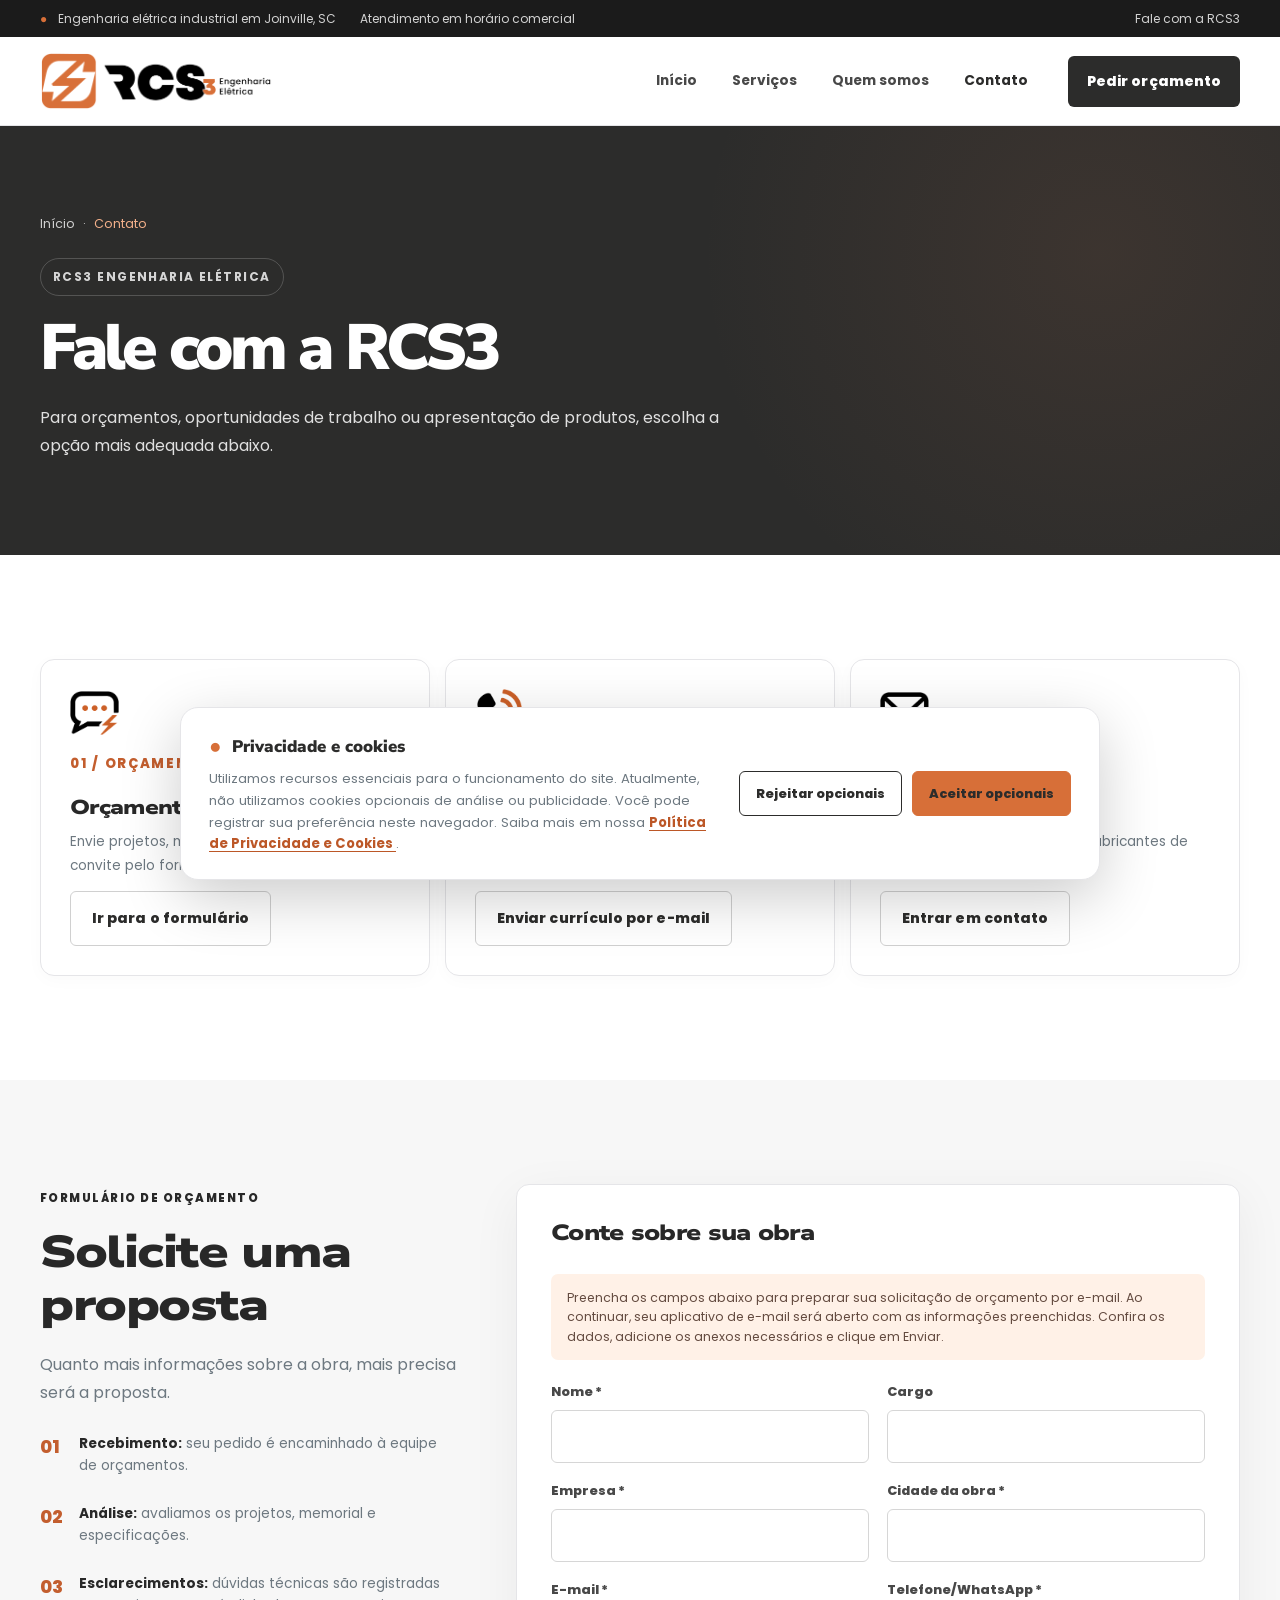
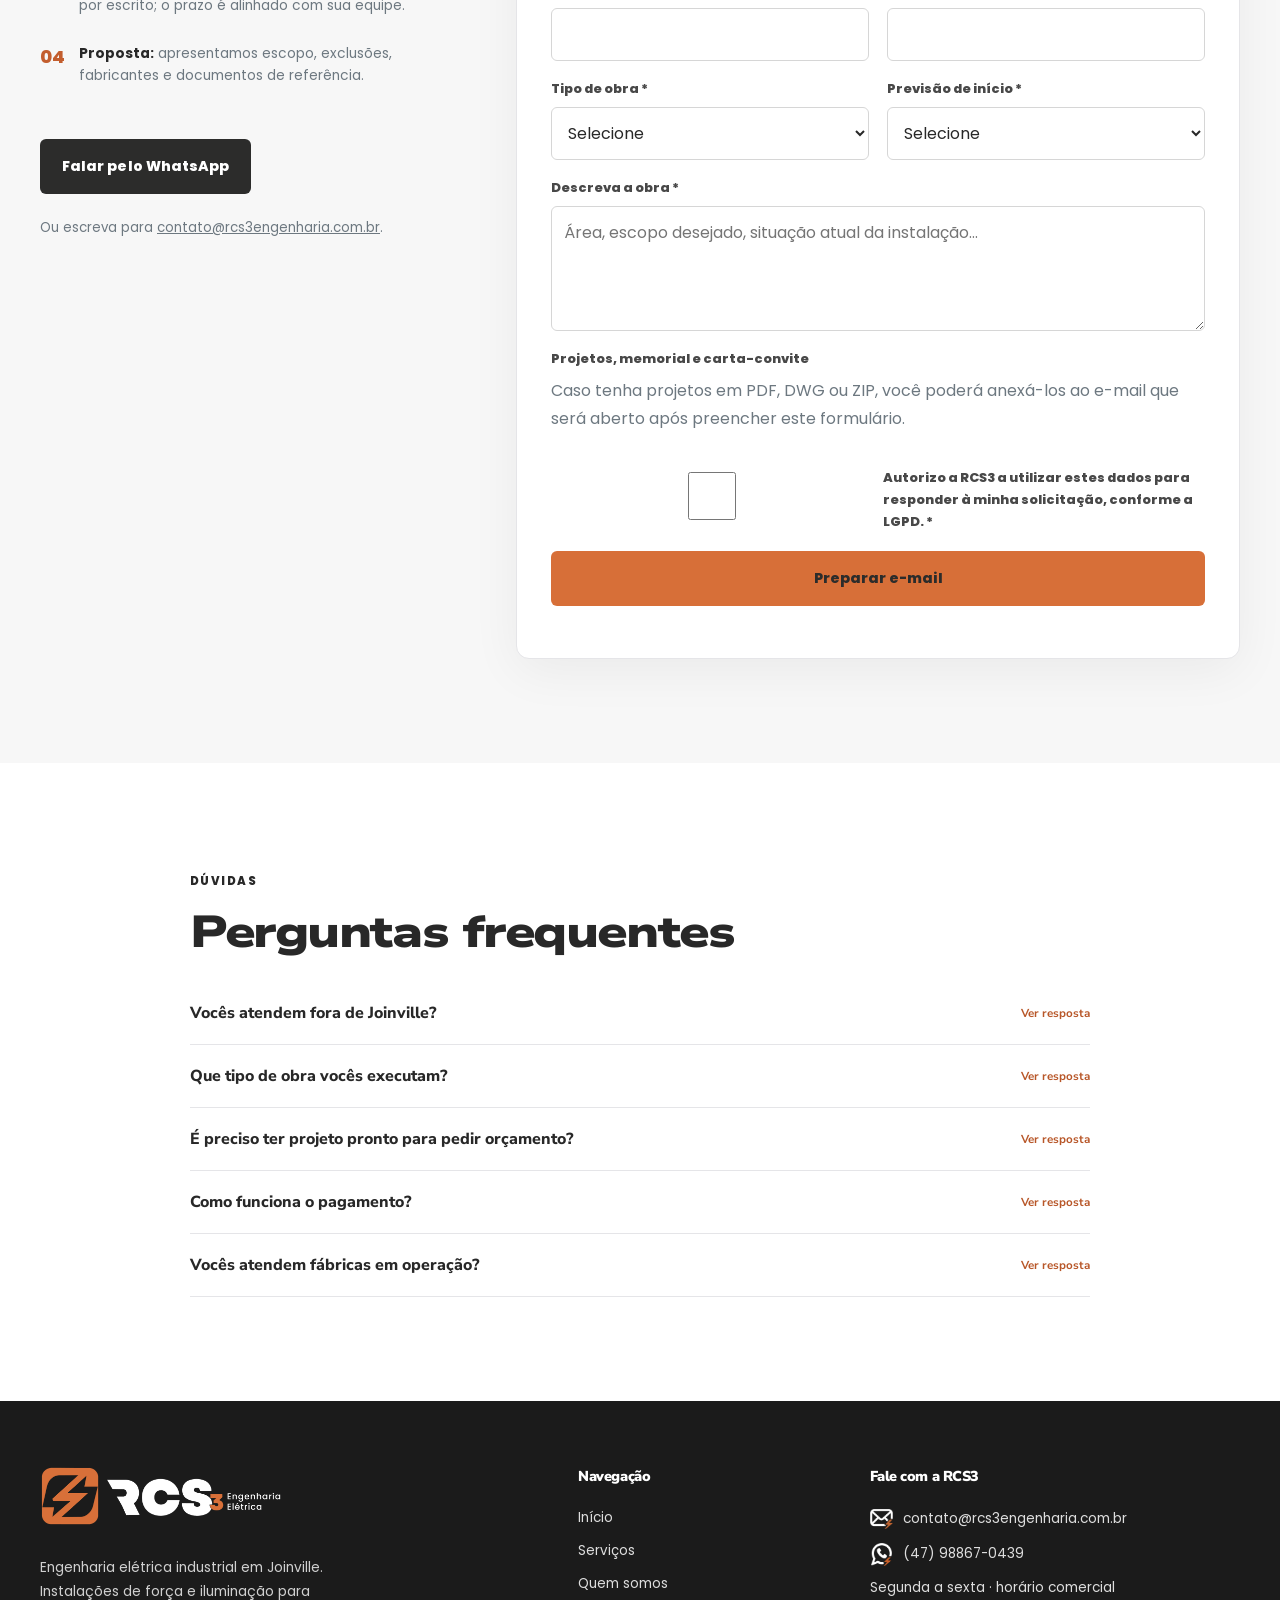
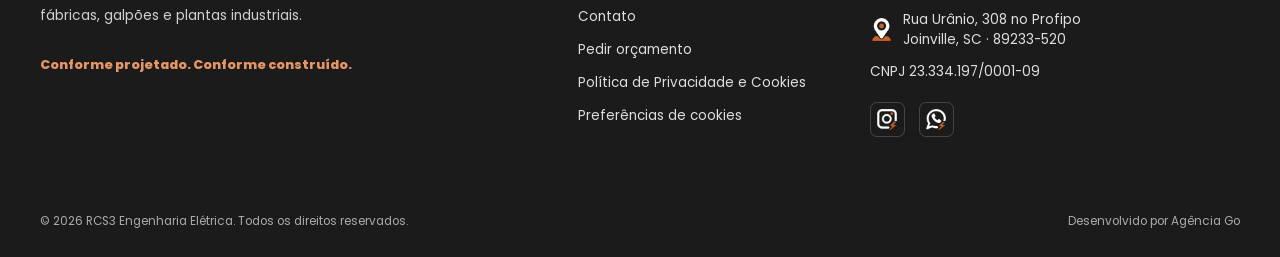
==== commit a0eeab0a: "Atualiza politica de privacidade rodape e banner de cookies" ====
--- a/contato.html
+++ b/contato.html
@@ -13,6 +13,7 @@
     <link rel="preconnect" href="https://fonts.googleapis.com">
     <link rel="preconnect" href="https://fonts.gstatic.com" crossorigin>
     <link rel="stylesheet" href="assets/css/style.css">
+    <link rel="stylesheet" href="assets/css/style.css?v=3">
     <script type="application/ld+json">
       {
         "@context": "https://schema.org",
@@ -246,6 +247,7 @@
               <a href="quem-somos.html">Quem somos</a>
               <a href="contato.html">Contato</a>
               <a href="contato.html#orcamento">Pedir orçamento</a>
+              <a href="privacidade.html">Política de Privacidade e Cookies</a>
             </div>
           </div>
           <div>
@@ -277,8 +279,19 @@
           </div>
         </div>
         <div class="footer-bottom">
-          <span>© <span data-current-year>2026</span> RCS3 Engenharia Elétrica. Todos os direitos reservados.</span>
-          <span>Joinville, Santa Catarina</span>
+          <span>
+            © <span data-current-year>2026</span>
+            RCS3 Engenharia Elétrica. Todos os direitos reservados.
+          </span>
+
+          <span>
+            Desenvolvido por
+            <a href="https://agenciagostorm.com/"
+              target="_blank"
+              rel="noopener noreferrer">
+              Agência Go
+            </a>
+          </span>
         </div>
       </div>
     </footer>
--- a/assets/css/style.css
+++ b/assets/css/style.css
@@ -2447,3 +2447,220 @@
     font-size: 1.7rem;
   }
 }
+
+
+/* LOGOS DOS FABRICANTES - RCS3 */
+
+.fabricantes-logos {
+  display: grid;
+  grid-template-columns: repeat(9, minmax(0, 1fr));
+  align-items: center;
+  gap: 16px;
+  width: 100%;
+  margin-top: 28px;
+}
+
+.fabricantes-logos img {
+  display: block;
+  width: 100%;
+  max-width: 150px;
+  height: 60px;
+  margin: 0 auto;
+  object-fit: contain;
+  transition: transform 0.3s ease, opacity 0.3s ease;
+}
+
+.fabricantes-logos img:hover {
+  transform: translateY(-3px) scale(1.04);
+  opacity: 0.85;
+}
+
+/* TABLETS */
+@media (max-width: 1024px) {
+  .fabricantes-logos {
+    grid-template-columns: repeat(5, minmax(0, 1fr));
+    gap: 22px;
+  }
+}
+
+/* CELULARES */
+@media (max-width: 600px) {
+  .fabricantes-logos {
+    grid-template-columns: repeat(3, minmax(0, 1fr));
+    gap: 18px 12px;
+  }
+
+  .fabricantes-logos img {
+    height: 50px;
+  }
+}
+
+@media (prefers-reduced-motion: reduce) {
+  .fabricantes-logos img {
+    transition: none;
+  }
+}
+
+
+/* =========================================
+   BANNER DE PRIVACIDADE E COOKIES - RCS3
+   ========================================= */
+
+.cookie-banner {
+  position: fixed;
+  bottom: 20px;
+  left: 50%;
+  transform: translateX(-50%);
+  z-index: 2000;
+
+  width: min(920px, calc(100% - 32px));
+  padding: 24px 28px;
+
+  display: flex;
+  align-items: center;
+  justify-content: space-between;
+  gap: 28px;
+
+  background: var(--white);
+  color: var(--ink);
+  border: 1px solid var(--line);
+  border-radius: var(--radius);
+  box-shadow: 0 18px 60px rgba(0, 0, 0, 0.2);
+}
+
+.cookie-banner[hidden] {
+  display: none !important;
+}
+
+.cookie-content {
+  flex: 1;
+  min-width: 0;
+}
+
+.cookie-title {
+  display: flex;
+  align-items: center;
+  gap: 10px;
+  margin-bottom: 8px;
+
+  font-family: "Nunito Sans", sans-serif;
+  font-size: 1.05rem;
+  font-weight: 900;
+  color: var(--navy);
+}
+
+.cookie-icon {
+  color: var(--gold);
+  font-size: 1.3rem;
+}
+
+.cookie-description {
+  margin: 0;
+  font-size: 0.82rem;
+  line-height: 1.65;
+  color: var(--muted);
+}
+
+.cookie-description a {
+  color: var(--gold-dark);
+  text-decoration: underline;
+  text-underline-offset: 3px;
+  font-weight: 700;
+}
+
+.cookie-actions {
+  display: flex;
+  gap: 10px;
+  align-items: center;
+  flex-shrink: 0;
+}
+
+.cookie-btn {
+  min-height: 45px;
+  padding: 11px 16px;
+
+  border-radius: 6px;
+  border: 1px solid var(--navy);
+
+  font-family: inherit;
+  font-size: 0.8rem;
+  font-weight: 800;
+  white-space: nowrap;
+
+  transition:
+    background 0.2s ease,
+    color 0.2s ease;
+}
+
+.cookie-btn-reject {
+  background: var(--white);
+  color: var(--navy);
+}
+
+.cookie-btn-reject:hover {
+  background: var(--paper);
+}
+
+.cookie-btn-accept {
+  background: var(--gold);
+  border-color: var(--gold);
+  color: var(--navy);
+}
+
+.cookie-btn-accept:hover {
+  background: #e18450;
+}
+
+/* Link para reabrir as preferências no rodapé */
+
+.cookie-preferences {
+  display: inline-block;
+  width: fit-content;
+  padding: 0;
+
+  background: transparent;
+  border: none;
+
+  color: inherit;
+  font: inherit;
+  text-align: left;
+  cursor: pointer;
+}
+
+.cookie-preferences:hover {
+  color: var(--gold);
+}
+
+/* Responsividade */
+
+@media (max-width: 760px) {
+  .cookie-banner {
+    bottom: 12px;
+    width: calc(100% - 24px);
+
+    padding: 20px;
+    flex-direction: column;
+    align-items: stretch;
+    gap: 18px;
+  }
+
+  .cookie-title {
+    font-size: 1rem;
+  }
+
+  .cookie-description {
+    font-size: 0.8rem;
+  }
+
+  .cookie-actions {
+    display: grid;
+    grid-template-columns: 1fr 1fr;
+  }
+
+  .cookie-btn {
+    width: 100%;
+    padding: 11px 8px;
+    font-size: 0.75rem;
+    white-space: normal;
+  }
+}
--- a/assets/css/style.css
+++ b/assets/css/style.css
@@ -2447,3 +2447,220 @@
     font-size: 1.7rem;
   }
 }
+
+
+/* LOGOS DOS FABRICANTES - RCS3 */
+
+.fabricantes-logos {
+  display: grid;
+  grid-template-columns: repeat(9, minmax(0, 1fr));
+  align-items: center;
+  gap: 16px;
+  width: 100%;
+  margin-top: 28px;
+}
+
+.fabricantes-logos img {
+  display: block;
+  width: 100%;
+  max-width: 150px;
+  height: 60px;
+  margin: 0 auto;
+  object-fit: contain;
+  transition: transform 0.3s ease, opacity 0.3s ease;
+}
+
+.fabricantes-logos img:hover {
+  transform: translateY(-3px) scale(1.04);
+  opacity: 0.85;
+}
+
+/* TABLETS */
+@media (max-width: 1024px) {
+  .fabricantes-logos {
+    grid-template-columns: repeat(5, minmax(0, 1fr));
+    gap: 22px;
+  }
+}
+
+/* CELULARES */
+@media (max-width: 600px) {
+  .fabricantes-logos {
+    grid-template-columns: repeat(3, minmax(0, 1fr));
+    gap: 18px 12px;
+  }
+
+  .fabricantes-logos img {
+    height: 50px;
+  }
+}
+
+@media (prefers-reduced-motion: reduce) {
+  .fabricantes-logos img {
+    transition: none;
+  }
+}
+
+
+/* =========================================
+   BANNER DE PRIVACIDADE E COOKIES - RCS3
+   ========================================= */
+
+.cookie-banner {
+  position: fixed;
+  bottom: 20px;
+  left: 50%;
+  transform: translateX(-50%);
+  z-index: 2000;
+
+  width: min(920px, calc(100% - 32px));
+  padding: 24px 28px;
+
+  display: flex;
+  align-items: center;
+  justify-content: space-between;
+  gap: 28px;
+
+  background: var(--white);
+  color: var(--ink);
+  border: 1px solid var(--line);
+  border-radius: var(--radius);
+  box-shadow: 0 18px 60px rgba(0, 0, 0, 0.2);
+}
+
+.cookie-banner[hidden] {
+  display: none !important;
+}
+
+.cookie-content {
+  flex: 1;
+  min-width: 0;
+}
+
+.cookie-title {
+  display: flex;
+  align-items: center;
+  gap: 10px;
+  margin-bottom: 8px;
+
+  font-family: "Nunito Sans", sans-serif;
+  font-size: 1.05rem;
+  font-weight: 900;
+  color: var(--navy);
+}
+
+.cookie-icon {
+  color: var(--gold);
+  font-size: 1.3rem;
+}
+
+.cookie-description {
+  margin: 0;
+  font-size: 0.82rem;
+  line-height: 1.65;
+  color: var(--muted);
+}
+
+.cookie-description a {
+  color: var(--gold-dark);
+  text-decoration: underline;
+  text-underline-offset: 3px;
+  font-weight: 700;
+}
+
+.cookie-actions {
+  display: flex;
+  gap: 10px;
+  align-items: center;
+  flex-shrink: 0;
+}
+
+.cookie-btn {
+  min-height: 45px;
+  padding: 11px 16px;
+
+  border-radius: 6px;
+  border: 1px solid var(--navy);
+
+  font-family: inherit;
+  font-size: 0.8rem;
+  font-weight: 800;
+  white-space: nowrap;
+
+  transition:
+    background 0.2s ease,
+    color 0.2s ease;
+}
+
+.cookie-btn-reject {
+  background: var(--white);
+  color: var(--navy);
+}
+
+.cookie-btn-reject:hover {
+  background: var(--paper);
+}
+
+.cookie-btn-accept {
+  background: var(--gold);
+  border-color: var(--gold);
+  color: var(--navy);
+}
+
+.cookie-btn-accept:hover {
+  background: #e18450;
+}
+
+/* Link para reabrir as preferências no rodapé */
+
+.cookie-preferences {
+  display: inline-block;
+  width: fit-content;
+  padding: 0;
+
+  background: transparent;
+  border: none;
+
+  color: inherit;
+  font: inherit;
+  text-align: left;
+  cursor: pointer;
+}
+
+.cookie-preferences:hover {
+  color: var(--gold);
+}
+
+/* Responsividade */
+
+@media (max-width: 760px) {
+  .cookie-banner {
+    bottom: 12px;
+    width: calc(100% - 24px);
+
+    padding: 20px;
+    flex-direction: column;
+    align-items: stretch;
+    gap: 18px;
+  }
+
+  .cookie-title {
+    font-size: 1rem;
+  }
+
+  .cookie-description {
+    font-size: 0.8rem;
+  }
+
+  .cookie-actions {
+    display: grid;
+    grid-template-columns: 1fr 1fr;
+  }
+
+  .cookie-btn {
+    width: 100%;
+    padding: 11px 8px;
+    font-size: 0.75rem;
+    white-space: normal;
+  }
+}
